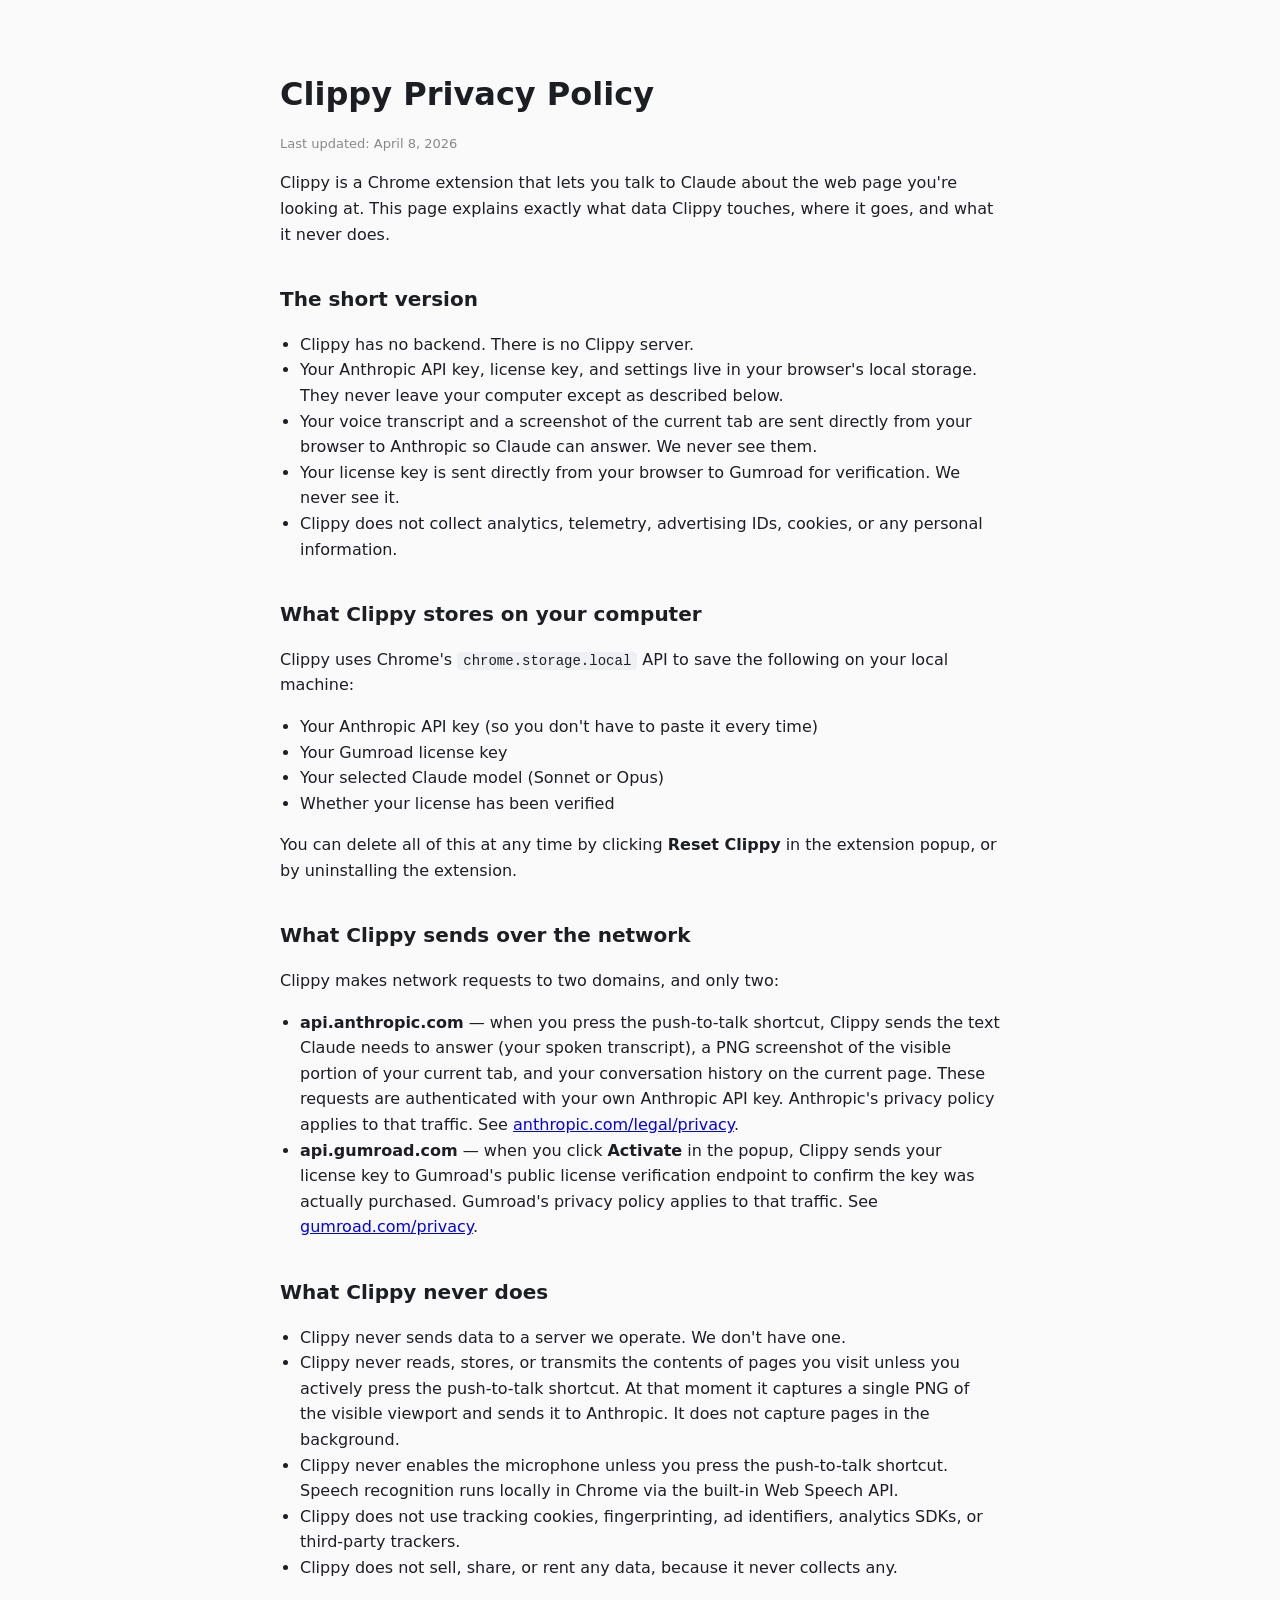
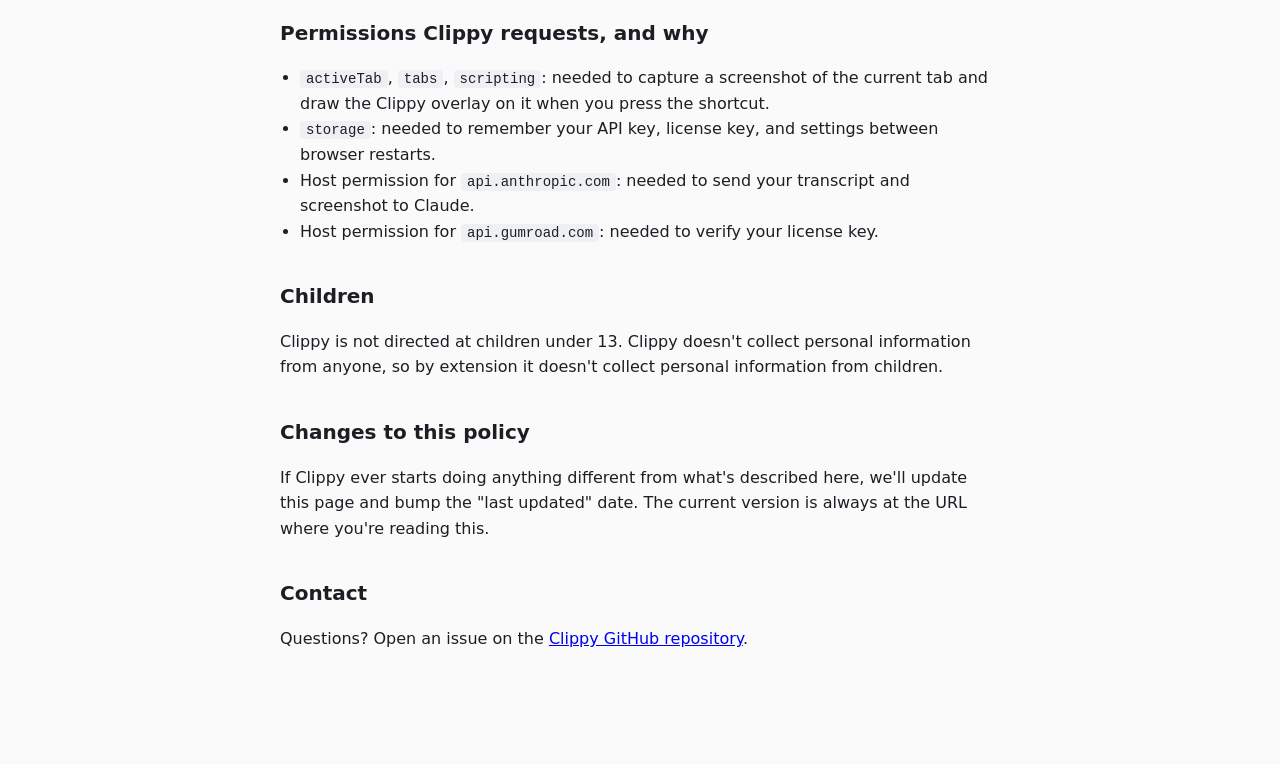
==== docs/privacy.html @ ed0664ec "Ship ready-to-publish artifacts: ZIP, marketing, privacy, checklist The code is done, but publishing" ====
<!doctype html>
<html lang="en">
  <head>
    <meta charset="utf-8" />
    <meta name="viewport" content="width=device-width,initial-scale=1" />
    <title>Clippy Privacy Policy</title>
    <style>
      :root { color-scheme: light dark; }
      body {
        font-family: -apple-system, BlinkMacSystemFont, "Segoe UI", system-ui, sans-serif;
        max-width: 720px;
        margin: 0 auto;
        padding: 48px 24px 96px;
        line-height: 1.6;
        color: #1c1e24;
        background: #fafafa;
      }
      @media (prefers-color-scheme: dark) {
        body { color: #f6f7fb; background: #0e0f12; }
        a { color: #7eaefb; }
        h1, h2 { color: #ffffff; }
        code { background: #1a1c21; }
      }
      h1 { font-size: 32px; margin-bottom: 4px; }
      h2 { font-size: 20px; margin-top: 36px; }
      p, li { font-size: 16px; }
      .updated { color: #888; font-size: 13px; }
      code {
        background: #eef0f4;
        padding: 1px 6px;
        border-radius: 4px;
        font-size: 14px;
      }
      ul { padding-left: 20px; }
    </style>
  </head>
  <body>
    <h1>Clippy Privacy Policy</h1>
    <p class="updated">Last updated: April 8, 2026</p>

    <p>
      Clippy is a Chrome extension that lets you talk to Claude about the
      web page you're looking at. This page explains exactly what data
      Clippy touches, where it goes, and what it never does.
    </p>

    <h2>The short version</h2>
    <ul>
      <li>Clippy has no backend. There is no Clippy server.</li>
      <li>Your Anthropic API key, license key, and settings live in your
        browser's local storage. They never leave your computer except as
        described below.</li>
      <li>Your voice transcript and a screenshot of the current tab are
        sent directly from your browser to Anthropic so Claude can answer.
        We never see them.</li>
      <li>Your license key is sent directly from your browser to Gumroad
        for verification. We never see it.</li>
      <li>Clippy does not collect analytics, telemetry, advertising IDs,
        cookies, or any personal information.</li>
    </ul>

    <h2>What Clippy stores on your computer</h2>
    <p>
      Clippy uses Chrome's <code>chrome.storage.local</code> API to save
      the following on your local machine:
    </p>
    <ul>
      <li>Your Anthropic API key (so you don't have to paste it every time)</li>
      <li>Your Gumroad license key</li>
      <li>Your selected Claude model (Sonnet or Opus)</li>
      <li>Whether your license has been verified</li>
    </ul>
    <p>
      You can delete all of this at any time by clicking
      <strong>Reset Clippy</strong> in the extension popup, or by
      uninstalling the extension.
    </p>

    <h2>What Clippy sends over the network</h2>
    <p>
      Clippy makes network requests to two domains, and only two:
    </p>
    <ul>
      <li>
        <strong>api.anthropic.com</strong> — when you press the
        push-to-talk shortcut, Clippy sends the text Claude needs to
        answer (your spoken transcript), a PNG screenshot of the visible
        portion of your current tab, and your conversation history on
        the current page. These requests are authenticated with your own
        Anthropic API key. Anthropic's privacy policy applies to that
        traffic. See
        <a href="https://www.anthropic.com/legal/privacy" target="_blank" rel="noreferrer">
          anthropic.com/legal/privacy</a>.
      </li>
      <li>
        <strong>api.gumroad.com</strong> — when you click
        <strong>Activate</strong> in the popup, Clippy sends your license
        key to Gumroad's public license verification endpoint to confirm
        the key was actually purchased. Gumroad's privacy policy applies
        to that traffic. See
        <a href="https://gumroad.com/privacy" target="_blank" rel="noreferrer">
          gumroad.com/privacy</a>.
      </li>
    </ul>

    <h2>What Clippy never does</h2>
    <ul>
      <li>Clippy never sends data to a server we operate. We don't have
        one.</li>
      <li>Clippy never reads, stores, or transmits the contents of pages
        you visit unless you actively press the push-to-talk shortcut.
        At that moment it captures a single PNG of the visible viewport
        and sends it to Anthropic. It does not capture pages in the
        background.</li>
      <li>Clippy never enables the microphone unless you press the
        push-to-talk shortcut. Speech recognition runs locally in Chrome
        via the built-in Web Speech API.</li>
      <li>Clippy does not use tracking cookies, fingerprinting, ad
        identifiers, analytics SDKs, or third-party trackers.</li>
      <li>Clippy does not sell, share, or rent any data, because it
        never collects any.</li>
    </ul>

    <h2>Permissions Clippy requests, and why</h2>
    <ul>
      <li><code>activeTab</code>, <code>tabs</code>, <code>scripting</code>:
        needed to capture a screenshot of the current tab and draw the
        Clippy overlay on it when you press the shortcut.</li>
      <li><code>storage</code>: needed to remember your API key, license
        key, and settings between browser restarts.</li>
      <li>Host permission for <code>api.anthropic.com</code>: needed to
        send your transcript and screenshot to Claude.</li>
      <li>Host permission for <code>api.gumroad.com</code>: needed to
        verify your license key.</li>
    </ul>

    <h2>Children</h2>
    <p>
      Clippy is not directed at children under 13. Clippy doesn't collect
      personal information from anyone, so by extension it doesn't
      collect personal information from children.
    </p>

    <h2>Changes to this policy</h2>
    <p>
      If Clippy ever starts doing anything different from what's
      described here, we'll update this page and bump the "last updated"
      date. The current version is always at the URL where you're
      reading this.
    </p>

    <h2>Contact</h2>
    <p>
      Questions? Open an issue on the
      <a href="https://github.com/jtsilver123/Clippy" target="_blank" rel="noreferrer">
        Clippy GitHub repository</a>.
    </p>
  </body>
</html>
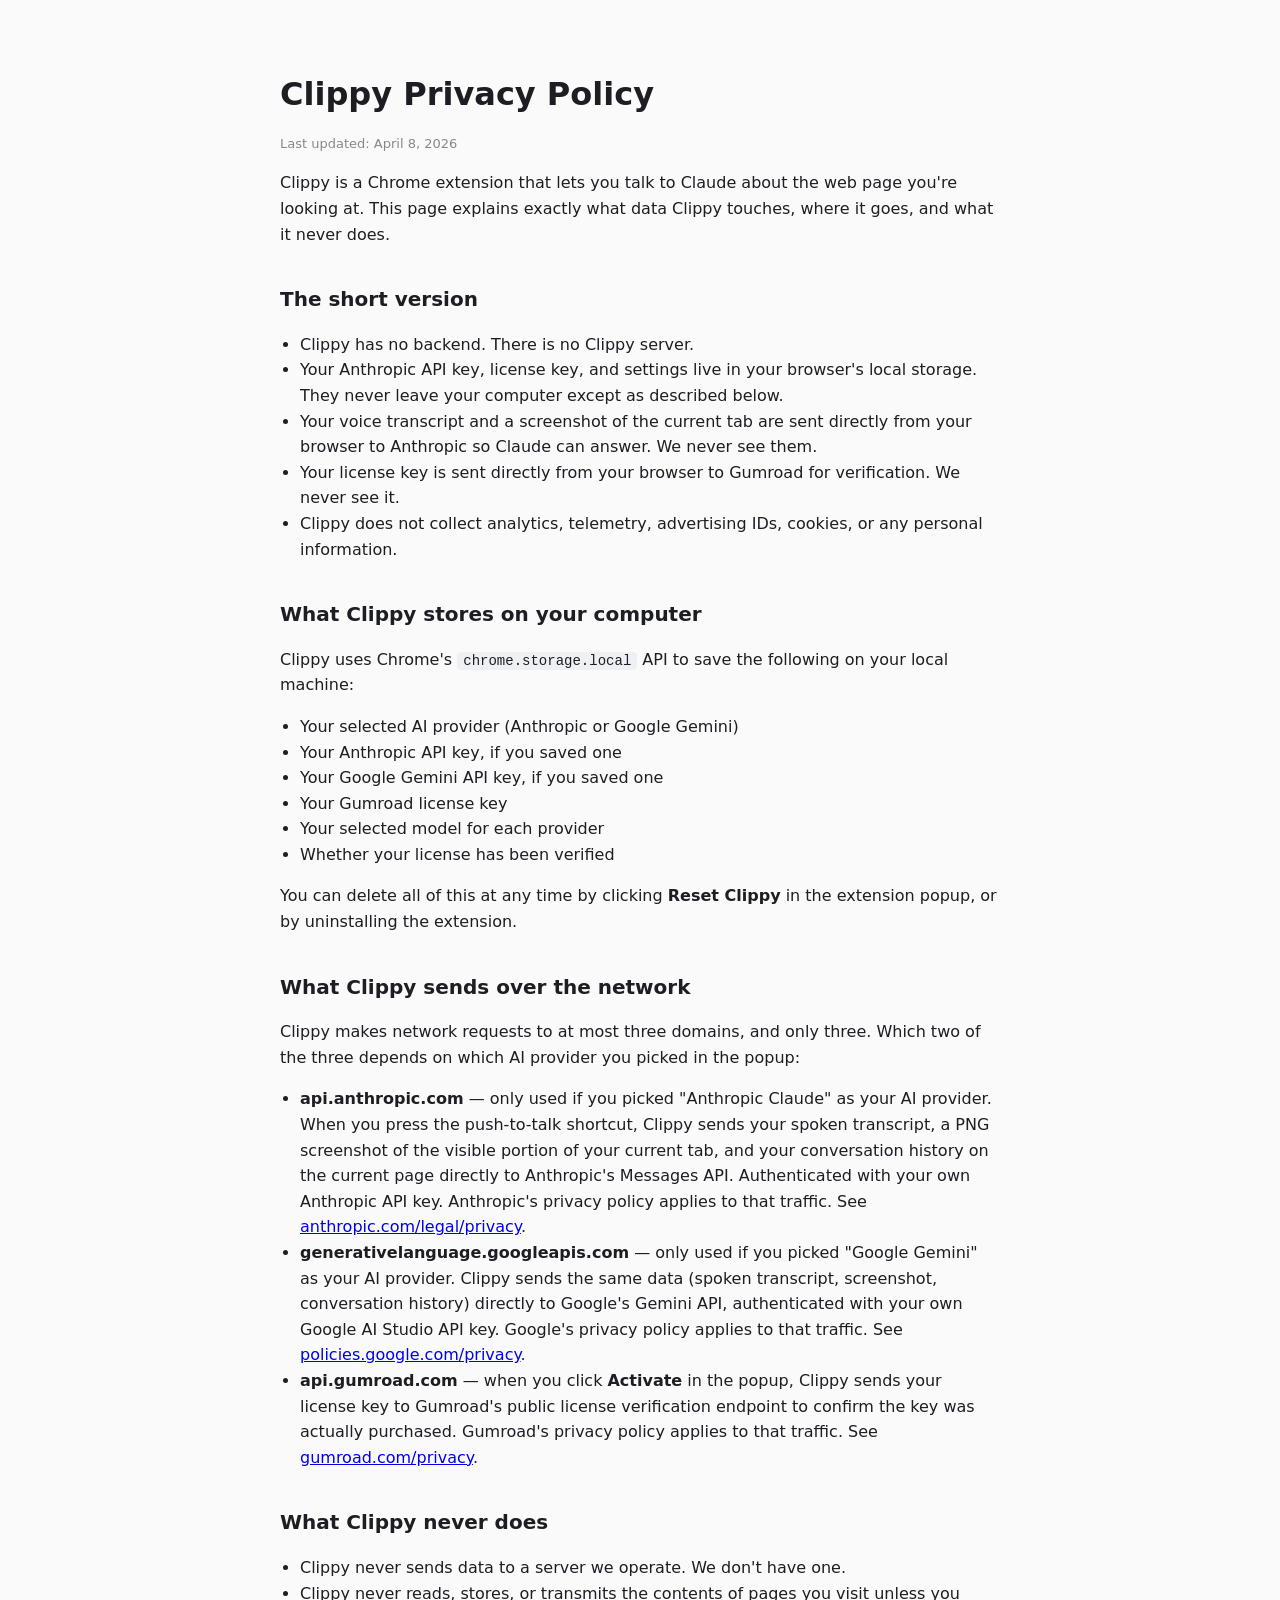
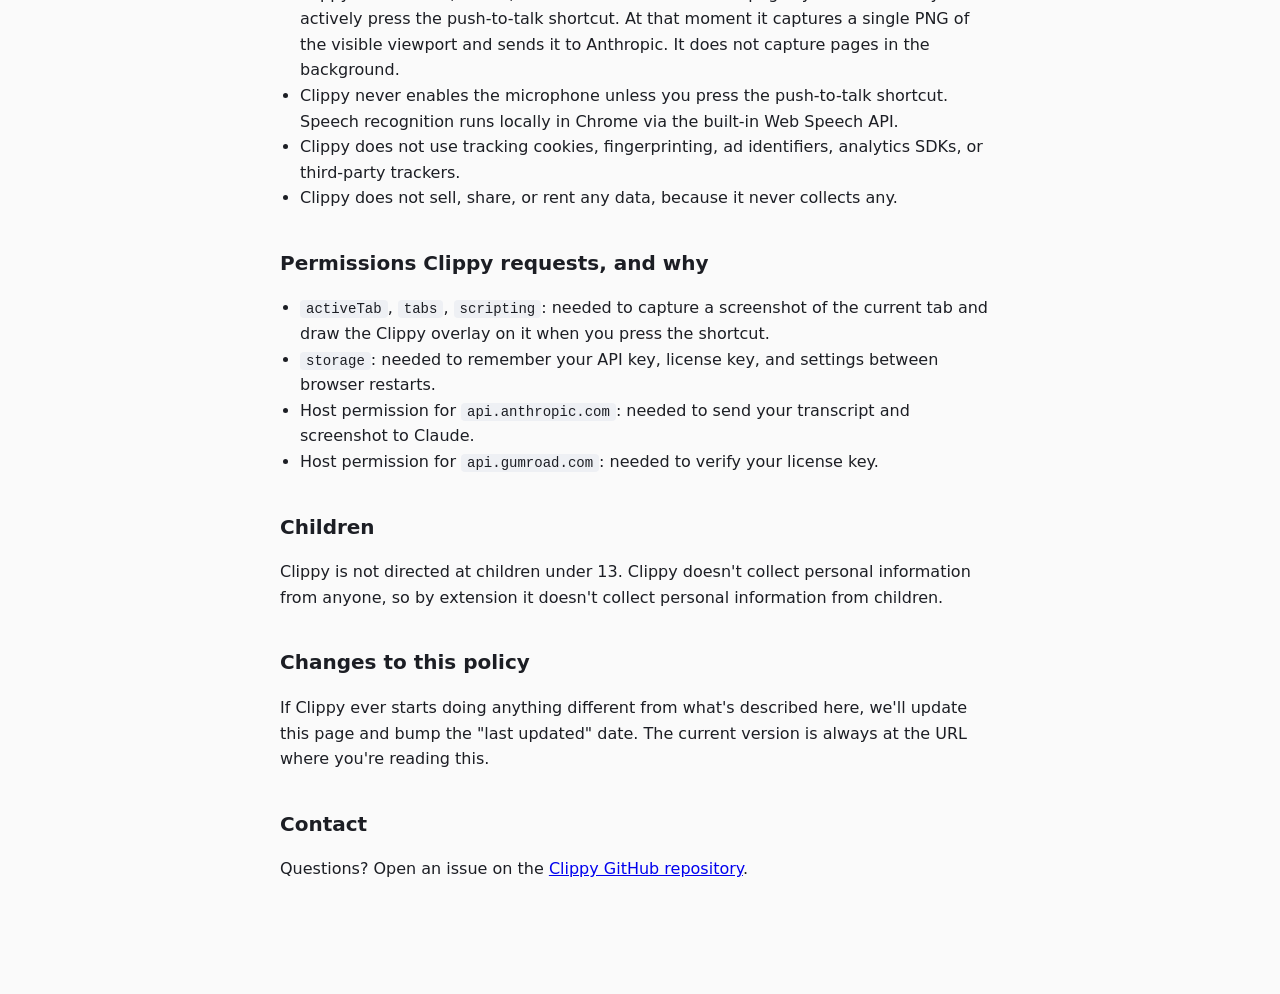
==== commit 03fe1b4f: "v1.1.0 — Add Google Gemini as a free second AI provider Adds a provider dropdown to Clippy's popup (" ====
--- a/docs/privacy.html
+++ b/docs/privacy.html
@@ -65,9 +65,11 @@
       the following on your local machine:
     </p>
     <ul>
-      <li>Your Anthropic API key (so you don't have to paste it every time)</li>
+      <li>Your selected AI provider (Anthropic or Google Gemini)</li>
+      <li>Your Anthropic API key, if you saved one</li>
+      <li>Your Google Gemini API key, if you saved one</li>
       <li>Your Gumroad license key</li>
-      <li>Your selected Claude model (Sonnet or Opus)</li>
+      <li>Your selected model for each provider</li>
       <li>Whether your license has been verified</li>
     </ul>
     <p>
@@ -78,19 +80,31 @@
 
     <h2>What Clippy sends over the network</h2>
     <p>
-      Clippy makes network requests to two domains, and only two:
+      Clippy makes network requests to at most three domains, and only
+      three. Which two of the three depends on which AI provider you
+      picked in the popup:
     </p>
     <ul>
       <li>
-        <strong>api.anthropic.com</strong> — when you press the
-        push-to-talk shortcut, Clippy sends the text Claude needs to
-        answer (your spoken transcript), a PNG screenshot of the visible
-        portion of your current tab, and your conversation history on
-        the current page. These requests are authenticated with your own
-        Anthropic API key. Anthropic's privacy policy applies to that
-        traffic. See
+        <strong>api.anthropic.com</strong> — only used if you picked
+        "Anthropic Claude" as your AI provider. When you press the
+        push-to-talk shortcut, Clippy sends your spoken transcript, a
+        PNG screenshot of the visible portion of your current tab, and
+        your conversation history on the current page directly to
+        Anthropic's Messages API. Authenticated with your own Anthropic
+        API key. Anthropic's privacy policy applies to that traffic. See
         <a href="https://www.anthropic.com/legal/privacy" target="_blank" rel="noreferrer">
           anthropic.com/legal/privacy</a>.
+      </li>
+      <li>
+        <strong>generativelanguage.googleapis.com</strong> — only used
+        if you picked "Google Gemini" as your AI provider. Clippy sends
+        the same data (spoken transcript, screenshot, conversation
+        history) directly to Google's Gemini API, authenticated with
+        your own Google AI Studio API key. Google's privacy policy
+        applies to that traffic. See
+        <a href="https://policies.google.com/privacy" target="_blank" rel="noreferrer">
+          policies.google.com/privacy</a>.
       </li>
       <li>
         <strong>api.gumroad.com</strong> — when you click
